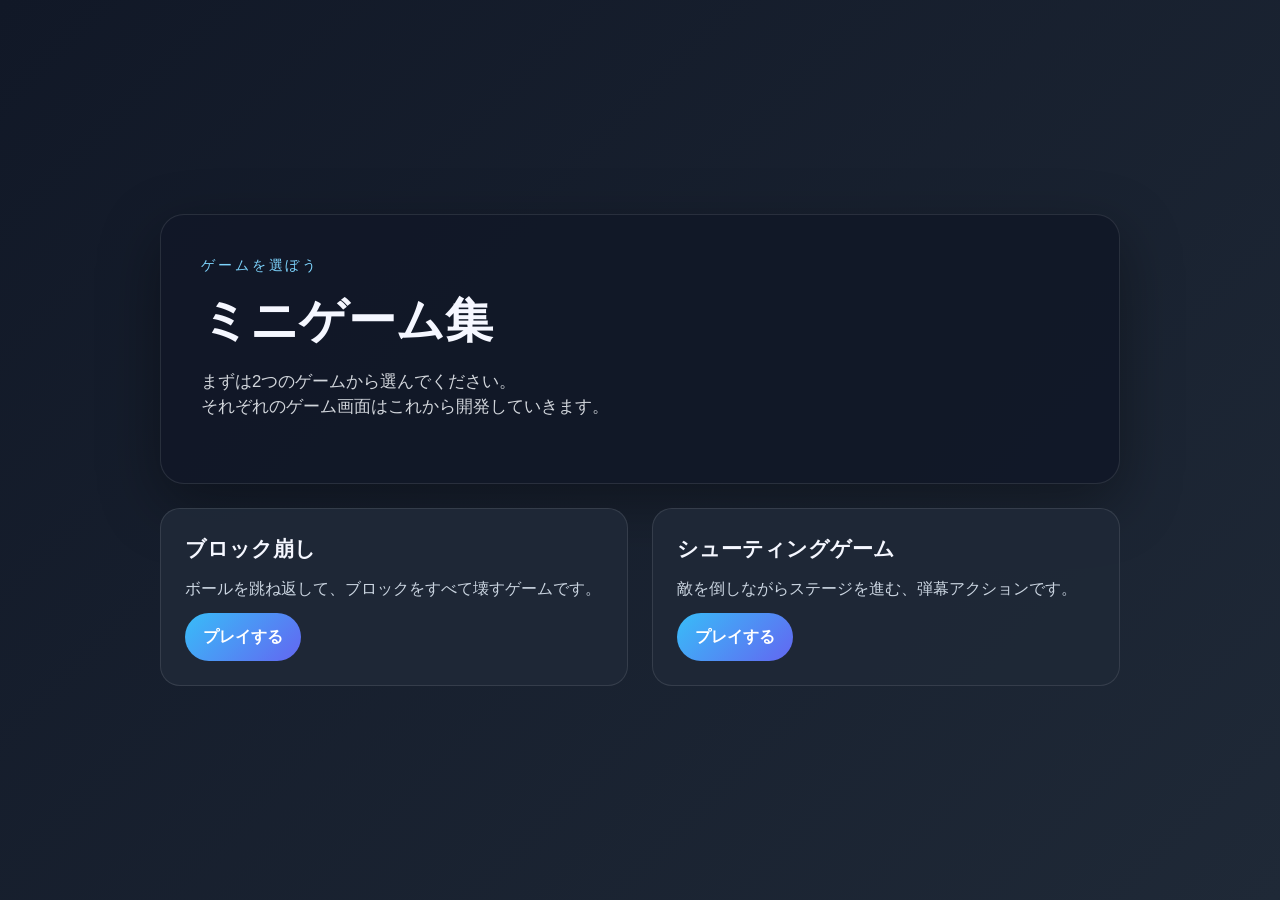
==== docs/index.html @ 9785fcf0 "create" ====
<!DOCTYPE html>
<html lang="ja">
  <head>
    <meta charset="UTF-8" />
    <meta name="viewport" content="width=device-width, initial-scale=1.0" />
    <title>ミニゲーム集</title>
    <link rel="stylesheet" href="styles.css" />
  </head>
  <body>
    <main class="page">
      <section class="hero">
        <p class="eyebrow">ゲームを選ぼう</p>
        <h1>ミニゲーム集</h1>
        <p class="description">
          まずは2つのゲームから選んでください。<br />
          それぞれのゲーム画面はこれから開発していきます。
        </p>
      </section>

      <section class="game-grid" aria-label="ゲーム選択">
        <article class="game-card">
          <h2>ブロック崩し</h2>
          <p>ボールを跳ね返して、ブロックをすべて壊すゲームです。</p>
          <a class="primary-button" href="block-breaker.html">プレイする</a>
        </article>

        <article class="game-card">
          <h2>シューティングゲーム</h2>
          <p>敵を倒しながらステージを進む、弾幕アクションです。</p>
          <a class="primary-button" href="shooting-game.html">プレイする</a>
        </article>
      </section>
    </main>
  </body>
</html>
---- docs/styles.css ----
:root {
  color-scheme: dark;
  font-family: "Segoe UI", "Hiragino Sans", "Yu Gothic", sans-serif;
  line-height: 1.5;
  font-weight: 400;
  color: #f5f7ff;
  background: linear-gradient(135deg, #111827, #1f2937);
}

* {
  box-sizing: border-box;
}

body {
  margin: 0;
  min-height: 100vh;
  display: flex;
  align-items: center;
  justify-content: center;
  padding: 24px;
}

.page,
.game-page {
  width: min(960px, 100%);
}

.hero,
.game-screen {
  background: rgba(17, 24, 39, 0.9);
  border: 1px solid rgba(255, 255, 255, 0.1);
  border-radius: 24px;
  padding: 40px;
  box-shadow: 0 20px 60px rgba(0, 0, 0, 0.35);
}

.eyebrow {
  margin: 0 0 8px;
  font-size: 0.9rem;
  letter-spacing: 0.2em;
  text-transform: uppercase;
  color: #7dd3fc;
}

h1 {
  margin: 0 0 12px;
  font-size: clamp(2rem, 4vw, 3rem);
}

.description {
  margin: 0 0 24px;
  color: #d1d5db;
  font-size: 1.05rem;
}

.game-grid {
  display: grid;
  grid-template-columns: repeat(2, minmax(0, 1fr));
  gap: 24px;
  margin-top: 24px;
}

.game-card {
  background: rgba(31, 41, 55, 0.95);
  border: 1px solid rgba(255, 255, 255, 0.1);
  border-radius: 20px;
  padding: 24px;
  display: flex;
  flex-direction: column;
  gap: 12px;
}

.game-card h2 {
  margin: 0;
  font-size: 1.3rem;
}

.game-card p {
  margin: 0;
  color: #cbd5e1;
}

.primary-button,
.secondary-button {
  display: inline-flex;
  align-items: center;
  justify-content: center;
  width: fit-content;
  padding: 12px 18px;
  border-radius: 999px;
  text-decoration: none;
  font-weight: 700;
  transition: transform 0.2s ease, background 0.2s ease;
}

.primary-button {
  background: linear-gradient(135deg, #38bdf8, #6366f1);
  color: white;
}

.secondary-button {
  background: #374151;
  color: #f9fafb;
}

.primary-button:hover,
.secondary-button:hover {
  transform: translateY(-2px);
}

.placeholder-box {
  display: grid;
  place-items: center;
  width: min(100%, 320px);
  height: 180px;
  margin: 24px 0;
  border: 2px dashed #64748b;
  border-radius: 20px;
  background: rgba(15, 23, 42, 0.65);
  color: #e2e8f0;
  font-size: 1.4rem;
  font-weight: 700;
}

@media (max-width: 700px) {
  body {
    padding: 16px;
  }

  .hero,
  .game-screen {
    padding: 24px;
  }

  .game-grid {
    grid-template-columns: 1fr;
  }
}
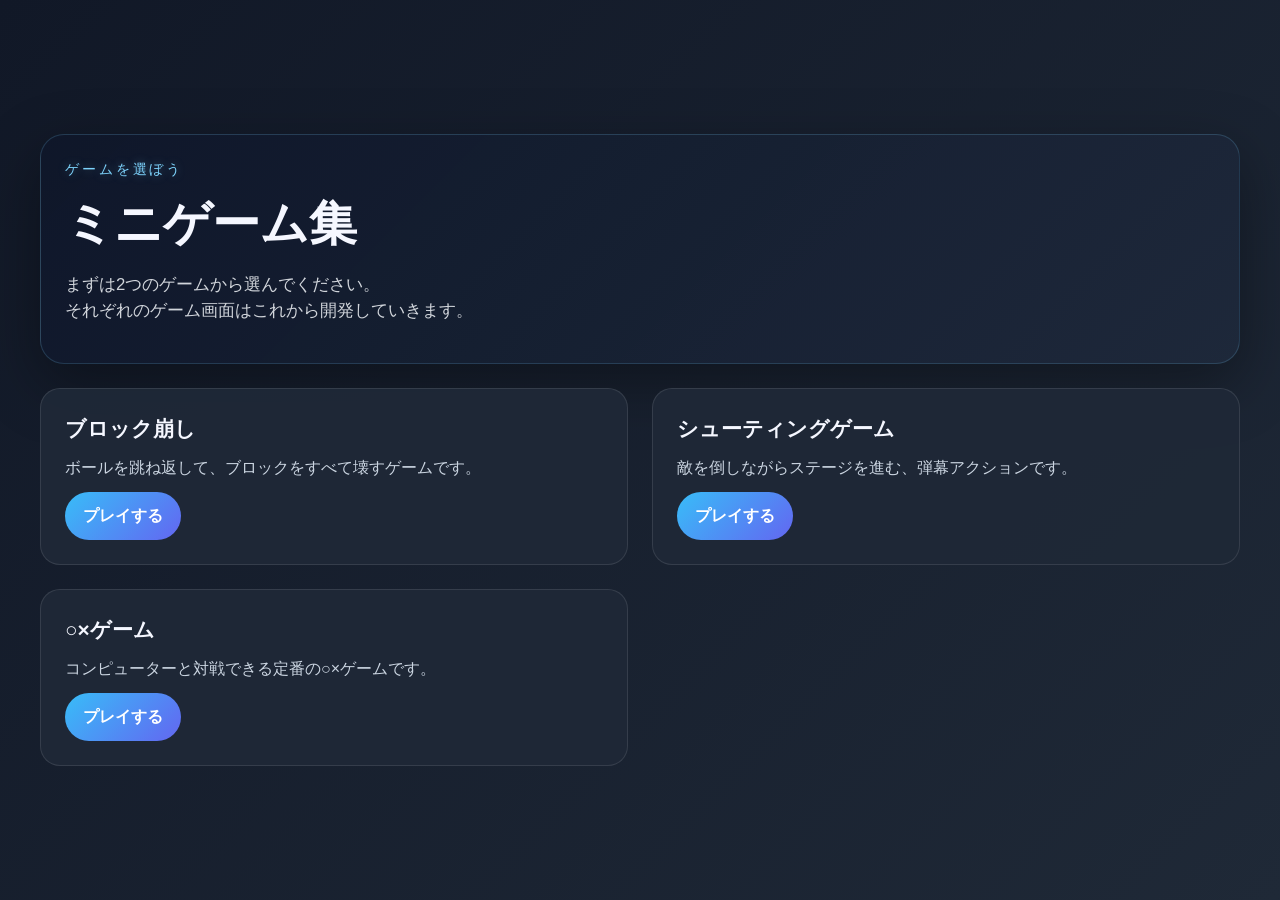
==== commit d1605d1c: "marubatu commit" ====
--- a/docs/index.html
+++ b/docs/index.html
@@ -29,6 +29,12 @@
           <p>敵を倒しながらステージを進む、弾幕アクションです。</p>
           <a class="primary-button" href="shooting-game.html">プレイする</a>
         </article>
+        
+          <article class="game-card">
+    <h2>○×ゲーム</h2>
+    <p>コンピューターと対戦できる定番の○×ゲームです。</p>
+    <a class="primary-button" href="tic-tac-toe.html">プレイする</a>
+  </article>
       </section>
     </main>
   </body>
--- a/docs/styles.css
+++ b/docs/styles.css
@@ -22,15 +22,15 @@
 
 .page,
 .game-page {
-  width: min(960px, 100%);
+  width: min(1200px, 100%);
 }
 
 .hero,
 .game-screen {
-  background: rgba(17, 24, 39, 0.9);
-  border: 1px solid rgba(255, 255, 255, 0.1);
+  background: linear-gradient(135deg, rgba(15, 23, 42, 0.98), rgba(30, 41, 59, 0.95));
+  border: 1px solid rgba(125, 211, 252, 0.18);
   border-radius: 24px;
-  padding: 40px;
+  padding: 24px;
   box-shadow: 0 20px 60px rgba(0, 0, 0, 0.35);
 }
 
@@ -40,6 +40,7 @@
   letter-spacing: 0.2em;
   text-transform: uppercase;
   color: #7dd3fc;
+  text-shadow: 0 0 10px rgba(125, 211, 252, 0.35);
 }
 
 h1 {
@@ -48,9 +49,243 @@
 }
 
 .description {
-  margin: 0 0 24px;
+  margin: 0 0 16px;
   color: #d1d5db;
   font-size: 1.05rem;
+  max-width: 420px;
+}
+
+.game-layout {
+  display: grid;
+  grid-template-columns: minmax(320px, 1.05fr) minmax(280px, 0.95fr);
+  gap: 24px;
+  align-items: start;
+}
+
+.play-panel,
+.info-panel {
+  min-width: 0;
+  display: flex;
+  flex-direction: column;
+  align-items: flex-start;
+}
+
+.game-shell {
+  margin: 0;
+}
+
+.hud {
+  display: flex;
+  flex-direction: column;
+  gap: 10px;
+  margin: 18px 0 16px;
+  padding: 12px 14px;
+  border-radius: 16px;
+  background: linear-gradient(135deg, rgba(15, 23, 42, 0.95), rgba(30, 41, 59, 0.92));
+  border: 1px solid rgba(148, 163, 184, 0.25);
+  box-shadow: inset 0 0 0 1px rgba(255,255,255,0.03);
+  font-weight: 700;
+  color: #e2e8f0;
+}
+
+.hud-row {
+  display: grid;
+  grid-template-columns: 120px minmax(220px, 1fr);
+  gap: 10px;
+  align-items: stretch;
+}
+
+.hud-stat,
+.hud-status {
+  width: 120px;
+  height: 46px;
+  padding: 8px 10px;
+  border-radius: 10px;
+  background: rgba(255, 255, 255, 0.06);
+  text-align: center;
+  display: flex;
+  align-items: center;
+  justify-content: center;
+  overflow: hidden;
+  white-space: nowrap;
+}
+
+.hud-status {
+  width: 100%;
+  min-width: 220px;
+  height: 46px;
+  font-size: 0.95rem;
+  color: #fef3c7;
+  justify-content: flex-start;
+  padding-left: 12px;
+  text-align: left;
+  overflow: hidden;
+  white-space: nowrap;
+}
+.hud-status-secondary {
+  color: #cbd5e1;
+}
+
+#gameCanvas {
+  width: min(100%, 440px);
+  height: auto;
+  display: block;
+  margin: 0 auto;
+  border-radius: 20px;
+  border: 2px solid rgba(255, 255, 255, 0.16);
+  background: #020617;
+}
+
+.item-legend {
+  margin: 16px 0 18px;
+  padding: 14px;
+  border-radius: 16px;
+  background: linear-gradient(135deg, rgba(15, 23, 42, 0.9), rgba(17, 24, 39, 0.88));
+  border: 1px solid rgba(148, 163, 184, 0.22);
+  box-shadow: inset 0 0 0 1px rgba(255,255,255,0.03);
+}
+
+.item-legend h2 {
+  margin: 0 0 10px;
+  font-size: 1.05rem;
+  color: #fef3c7;
+  letter-spacing: 0.08em;
+  text-transform: uppercase;
+}
+
+.legend-item {
+  display: flex;
+  align-items: center;
+  gap: 12px;
+  margin-bottom: 12px;
+}
+
+.legend-item:last-child {
+  margin-bottom: 0;
+}
+
+.legend-item strong {
+  display: block;
+  margin-bottom: 2px;
+}
+
+.legend-item p {
+  margin: 0;
+  color: #cbd5e1;
+  font-size: 0.95rem;
+}
+
+.legend-icon {
+  width: 20px;
+  height: 20px;
+  flex-shrink: 0;
+  display: block;
+  position: relative;
+  background: transparent;
+}
+
+.legend-icon.extra-ball {
+  background: linear-gradient(135deg, #38bdf8 0%, #0ea5e9 45%, #2563eb 100%);
+  border-radius: 50%;
+  border: 1px solid rgba(255, 255, 255, 0.6);
+  box-shadow: 0 0 0 1px rgba(56, 189, 248, 0.2), 0 0 10px rgba(14, 165, 233, 0.25);
+  overflow: hidden;
+}
+
+.legend-icon.extra-ball::before {
+  content: "";
+  position: absolute;
+  inset: 0;
+  background: radial-gradient(circle at 30% 25%, rgba(255, 255, 255, 0.95) 0%, rgba(255, 255, 255, 0.35) 26%, rgba(255, 255, 255, 0) 36%);
+  border-radius: 50%;
+}
+
+.legend-icon.extra-ball::after {
+  content: "";
+  position: absolute;
+  top: 50%;
+  left: 50%;
+  width: 8px;
+  height: 8px;
+  transform: translate(-50%, -50%);
+  border-radius: 50%;
+  background: rgba(255, 255, 255, 0.9);
+  box-shadow: 0 0 0 1px rgba(255,255,255,0.4);
+}
+
+.legend-icon.piercing {
+  background: #fb923c;
+  clip-path: polygon(50% 0%, 100% 50%, 70% 50%, 100% 100%, 30% 50%, 0% 50%);
+  transform: scale(0.9);
+}
+
+.legend-icon.paddle-grow {
+  background: linear-gradient(135deg, #22c55e 0%, #16a34a 100%);
+  border-radius: 8px;
+  border: 1px solid rgba(255, 255, 255, 0.7);
+  box-shadow: 0 0 0 1px rgba(34, 197, 94, 0.2);
+}
+
+.legend-icon.paddle-grow::before {
+  content: "";
+  position: absolute;
+  inset: 3px;
+  background: rgba(240, 253, 244, 0.95);
+  border-radius: 6px;
+}
+
+.legend-icon.paddle-grow::after {
+  content: "+";
+  position: absolute;
+  inset: 0;
+  display: flex;
+  align-items: center;
+  justify-content: center;
+  color: #ffffff;
+  font-size: 0.95rem;
+  font-weight: 900;
+  text-shadow: 0 1px 2px rgba(0, 0, 0, 0.25);
+}
+
+.legend-icon.paddle-shrink {
+  background: linear-gradient(135deg, #fb923c 0%, #f97316 100%);
+  border-radius: 8px;
+  border: 1px solid rgba(255, 255, 255, 0.7);
+  box-shadow: 0 0 0 1px rgba(249, 115, 22, 0.2);
+}
+
+.legend-icon.paddle-shrink::before {
+  content: "";
+  position: absolute;
+  inset: 3px;
+  background: rgba(255, 247, 237, 0.95);
+  border-radius: 6px;
+}
+
+.legend-icon.paddle-shrink::after {
+  content: "-";
+  position: absolute;
+  inset: 0;
+  display: flex;
+  align-items: center;
+  justify-content: center;
+  color: #ffffff;
+  font-size: 1rem;
+  font-weight: 900;
+  text-shadow: 0 1px 2px rgba(0, 0, 0, 0.25);
+}
+
+.legend-icon.life {
+  background: #f43f5e;
+  border-radius: 50%;
+}
+
+.legend-icon.life::before {
+  content: "";
+  position: absolute;
+  inset: 3px 3px 3px 3px;
+  background: #fff1f2;
+  clip-path: polygon(50% 100%, 100% 60%, 100% 20%, 70% 0%, 50% 20%, 30% 0%, 0% 20%, 0% 60%);
 }
 
 .game-grid {
@@ -78,6 +313,31 @@
 .game-card p {
   margin: 0;
   color: #cbd5e1;
+}
+
+.shooting-controls {
+  margin: 14px 0 18px;
+  padding: 14px;
+  border-radius: 16px;
+  background: linear-gradient(135deg, rgba(15, 23, 42, 0.9), rgba(17, 24, 39, 0.88));
+  border: 1px solid rgba(148, 163, 184, 0.22);
+  box-shadow: inset 0 0 0 1px rgba(255,255,255,0.03);
+}
+
+.shooting-controls h2 {
+  margin: 0 0 8px;
+  font-size: 1.05rem;
+  color: #fef3c7;
+  letter-spacing: 0.08em;
+  text-transform: uppercase;
+}
+
+.shooting-controls ul {
+  margin: 0;
+  padding-left: 18px;
+  color: #cbd5e1;
+  display: grid;
+  gap: 6px;
 }
 
 .primary-button,
@@ -108,31 +368,21 @@
   transform: translateY(-2px);
 }
 
-.placeholder-box {
-  display: grid;
-  place-items: center;
-  width: min(100%, 320px);
-  height: 180px;
-  margin: 24px 0;
-  border: 2px dashed #64748b;
-  border-radius: 20px;
-  background: rgba(15, 23, 42, 0.65);
-  color: #e2e8f0;
-  font-size: 1.4rem;
-  font-weight: 700;
-}
-
-@media (max-width: 700px) {
+@media (max-width: 900px) {
   body {
     padding: 16px;
   }
 
   .hero,
   .game-screen {
-    padding: 24px;
+    padding: 20px;
   }
 
-  .game-grid {
+  .game-layout {
     grid-template-columns: 1fr;
   }
-}
+
+  #gameCanvas {
+    width: min(100%, 420px);
+  }
+}
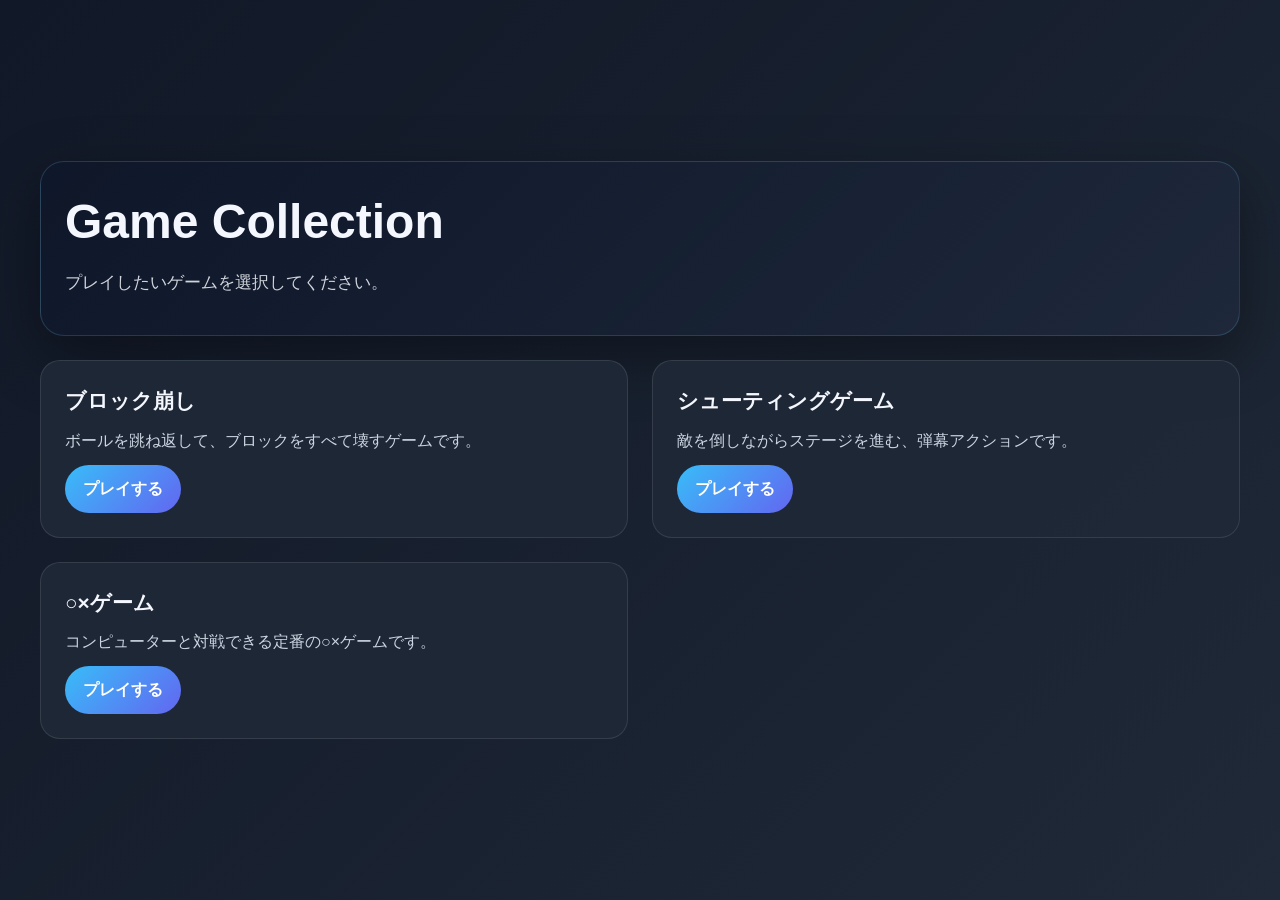
==== commit 43e33f93: "index" ====
--- a/docs/index.html
+++ b/docs/index.html
@@ -9,11 +9,9 @@
   <body>
     <main class="page">
       <section class="hero">
-        <p class="eyebrow">ゲームを選ぼう</p>
-        <h1>ミニゲーム集</h1>
+        <h1>Game Collection</h1>
         <p class="description">
-          まずは2つのゲームから選んでください。<br />
-          それぞれのゲーム画面はこれから開発していきます。
+          プレイしたいゲームを選択してください。
         </p>
       </section>
 
--- a/docs/styles.css
+++ b/docs/styles.css
@@ -385,4 +385,10 @@
   #gameCanvas {
     width: min(100%, 420px);
   }
-}
+
+  .button-row {
+  display: flex;
+  gap: 12px;
+  margin-top: 12px;
+}
+}
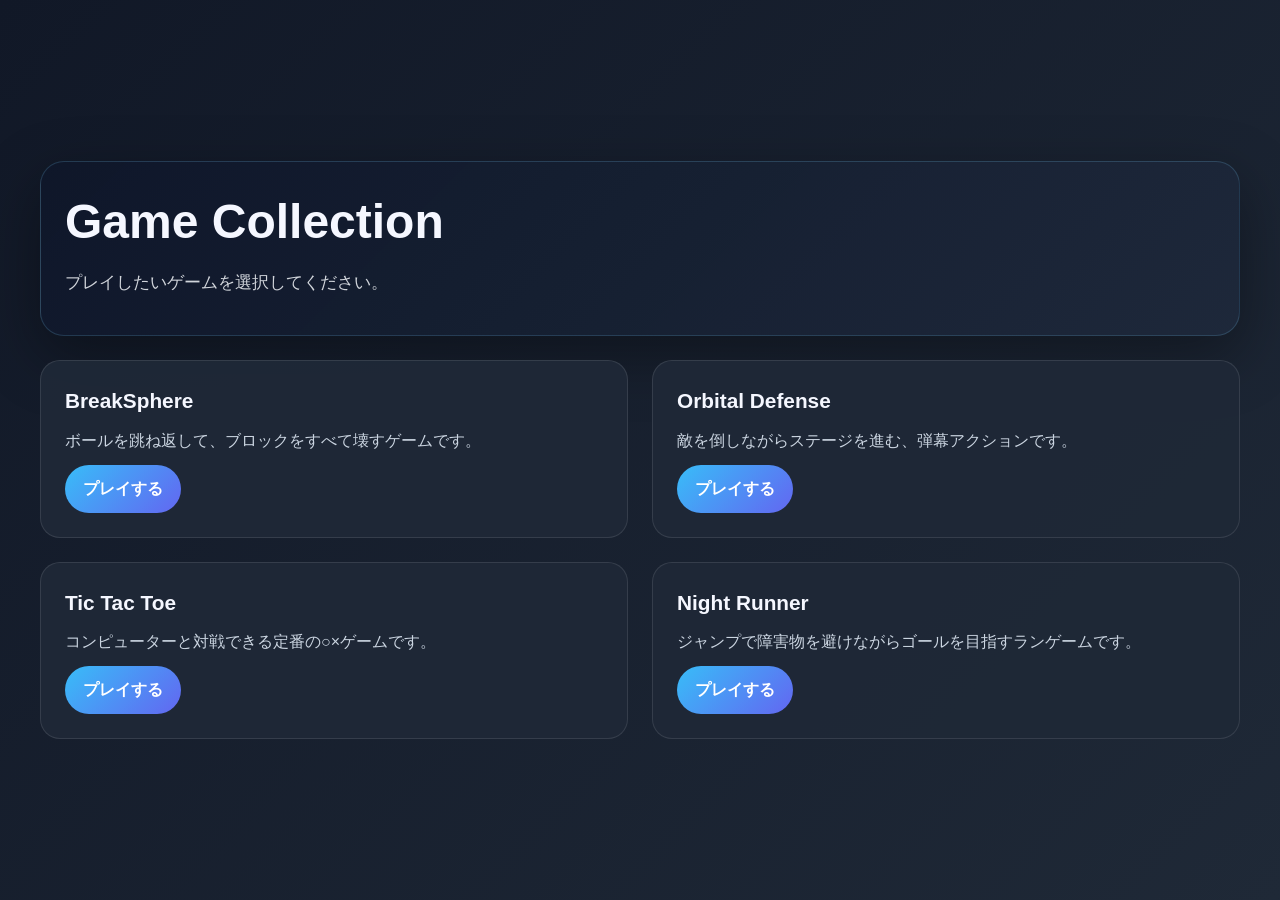
==== commit eb7a7a58: "rungame commit" ====
--- a/docs/index.html
+++ b/docs/index.html
@@ -3,7 +3,7 @@
   <head>
     <meta charset="UTF-8" />
     <meta name="viewport" content="width=device-width, initial-scale=1.0" />
-    <title>ミニゲーム集</title>
+    <title>Game Collection</title>
     <link rel="stylesheet" href="styles.css" />
   </head>
   <body>
@@ -17,22 +17,28 @@
 
       <section class="game-grid" aria-label="ゲーム選択">
         <article class="game-card">
-          <h2>ブロック崩し</h2>
+          <h2>BreakSphere</h2>
           <p>ボールを跳ね返して、ブロックをすべて壊すゲームです。</p>
           <a class="primary-button" href="block-breaker.html">プレイする</a>
         </article>
 
         <article class="game-card">
-          <h2>シューティングゲーム</h2>
+          <h2>Orbital Defense</h2>
           <p>敵を倒しながらステージを進む、弾幕アクションです。</p>
           <a class="primary-button" href="shooting-game.html">プレイする</a>
         </article>
         
           <article class="game-card">
-    <h2>○×ゲーム</h2>
+    <h2>Tic Tac Toe</h2>
     <p>コンピューターと対戦できる定番の○×ゲームです。</p>
     <a class="primary-button" href="tic-tac-toe.html">プレイする</a>
   </article>
+
+<article class="game-card">
+  <h2>Night Runner</h2>
+  <p>ジャンプで障害物を避けながらゴールを目指すランゲームです。</p>
+  <a class="primary-button" href="runner.html">プレイする</a>
+</article>
       </section>
     </main>
   </body>
